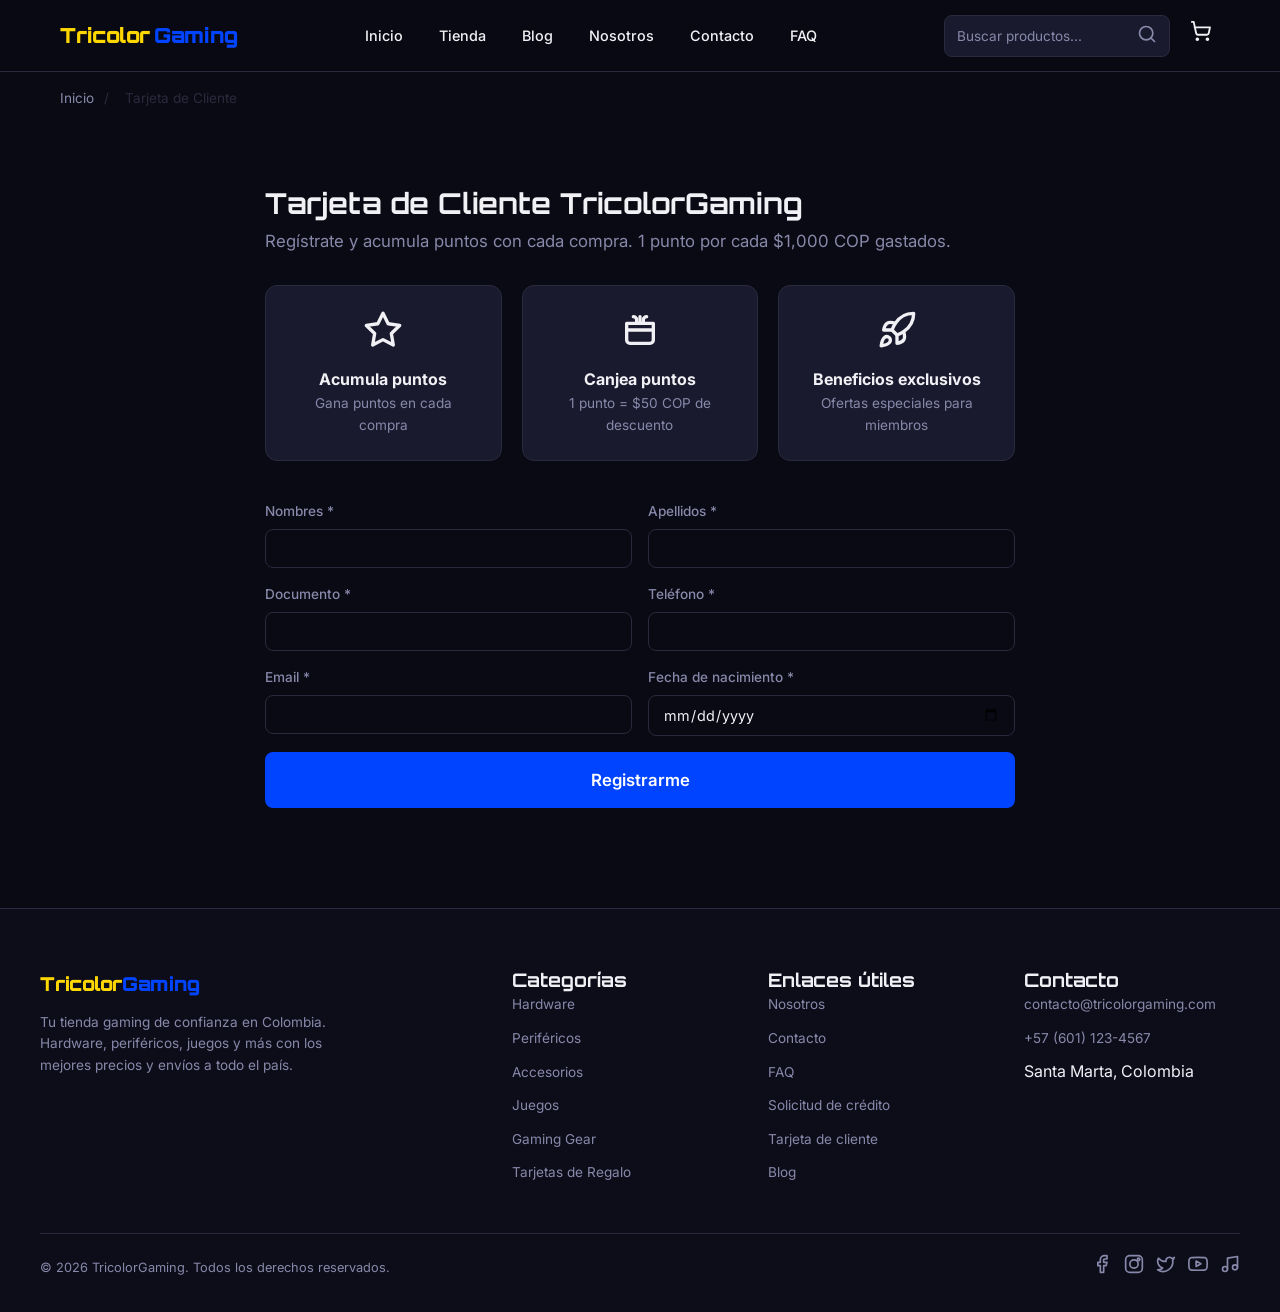
==== tarjeta-cliente.html @ fcb1b70d "Initial commit" ====
<!DOCTYPE html>
<html lang="es-CO">
<head>
  <meta charset="UTF-8">
  <meta name="viewport" content="width=device-width, initial-scale=1.0">
  <title>Tarjeta de Cliente — TricolorGaming</title>
  <link rel="stylesheet" href="css/style.css">
  <link rel="icon" href="data:image/svg+xml,%3Csvg xmlns='http://www.w3.org/2000/svg' viewBox='0 0 32 32'%3E%3Crect width='32' height='32' rx='6' fill='%230A0A14'/%3E%3Cpath d='M10 14h4m4 0h4M15 11v6M11 11v6' stroke='%23FFD700' stroke-width='2' stroke-linecap='round' stroke-linejoin='round' fill='none'/%3E%3Crect x='4' y='10' width='24' height='12' rx='5' stroke='%23FFD700' stroke-width='2' fill='none'/%3E%3C/svg%3E">
</head>
<body>
  <div id="header"></div>
  <main id="main-content"></main>
  <div id="footer"></div>
  <script src="js/icons.js"></script>
  <script src="js/data.js"></script>
  <script src="js/cart.js"></script>
  <script src="js/checkout.js"></script>
  <script src="js/client-card.js"></script>
  <script src="js/ui.js"></script>
  <script src="js/components.js"></script>
  <script>
    includeHeader()
    includeFooter()

    const main = document.getElementById('main-content')
    const tarjeta = getTarjetaCliente()

    if (tarjeta) {
      main.innerHTML = `
        <div class="breadcrumbs"><a href="index.html">Inicio</a> <span>/</span> <span>Tarjeta de Cliente</span></div>
        <section class="section">
          <div class="container form-container">
            <div class="tarjeta-cliente-card">
              <div class="tarjeta-header">
                <h1>Tarjeta de Cliente</h1>
              </div>
              <div class="tarjeta-body">
                <div class="tarjeta-datos">
                  <p><strong>Nombre:</strong> ${tarjeta.nombres} ${tarjeta.apellidos}</p>
                  <p><strong>Documento:</strong> ${tarjeta.documento}</p>
                  <p><strong>Email:</strong> ${tarjeta.email}</p>
                  <p><strong>Teléfono:</strong> ${tarjeta.telefono}</p>
                  <p><strong>Registrado desde:</strong> ${formatearFecha(tarjeta.fechaRegistro)}</p>
                </div>
                <div class="tarjeta-puntos">
                  <div class="puntos-circle">
                    <span class="puntos-numero">${tarjeta.puntos}</span>
                    <span class="puntos-label">Puntos</span>
                  </div>
                  <div class="puntos-info">
                    <p><strong>Valor de tus puntos:</strong> ${formatoPrecio(tarjeta.puntos * 50)}</p>
                    <p><strong>Puntos canjeados:</strong> ${tarjeta.puntosGastados}</p>
                  </div>
                </div>
              </div>
              <div class="tarjeta-actions">
                <a href="tienda.html" class="btn btn-primary">Seguir comprando</a>
                <button class="btn btn-outline" onclick="if(confirm('¿Cerrar sesión?')){cerrarSesionTarjeta();location.reload()}">Cerrar sesión</button>
              </div>
              ${tarjeta.transacciones.length > 0 ? `
                <div class="tarjeta-transacciones">
                  <h3>Historial de transacciones</h3>
                  <div class="transacciones-lista">
                    ${tarjeta.transacciones.slice().reverse().map(t => `
                      <div class="transaccion-item">
                        <span class="transaccion-fecha">${formatearFecha(t.fecha)}</span>
                        <span class="transaccion-tipo ${t.tipo}">${t.tipo === 'acumulacion' ? '+ Acumulación' : '- Canje'}</span>
                        <span class="transaccion-puntos">${t.tipo === 'acumulacion' ? '+' : '-'}${t.puntos} pts</span>
                      </div>
                    `).join('')}
                  </div>
                </div>
              ` : ''}
            </div>
          </div>
        </section>
      `
    } else {
      main.innerHTML = `
        <div class="breadcrumbs"><a href="index.html">Inicio</a> <span>/</span> <span>Tarjeta de Cliente</span></div>
        <section class="section">
          <div class="container form-container">
            <h1 class="page-title">Tarjeta de Cliente TricolorGaming</h1>
            <p class="page-desc">Regístrate y acumula puntos con cada compra. 1 punto por cada $1,000 COP gastados.</p>
            <div class="beneficios-tarjeta">
              <div class="beneficio"><span class="beneficio-icon">${ICONS.points}</span><h3>Acumula puntos</h3><p>Gana puntos en cada compra</p></div>
              <div class="beneficio"><span class="beneficio-icon">${ICONS.redeem}</span><h3>Canjea puntos</h3><p>1 punto = $50 COP de descuento</p></div>
              <div class="beneficio"><span class="beneficio-icon">${ICONS.exclusive}</span><h3>Beneficios exclusivos</h3><p>Ofertas especiales para miembros</p></div>
            </div>
            <form id="tarjeta-form" class="tarjeta-form">
              <div class="form-row">
                <div class="form-group">
                  <label for="t-nombres">Nombres *</label>
                  <input type="text" id="t-nombres" required>
                </div>
                <div class="form-group">
                  <label for="t-apellidos">Apellidos *</label>
                  <input type="text" id="t-apellidos" required>
                </div>
              </div>
              <div class="form-row">
                <div class="form-group">
                  <label for="t-documento">Documento *</label>
                  <input type="text" id="t-documento" required>
                </div>
                <div class="form-group">
                  <label for="t-telefono">Teléfono *</label>
                  <input type="tel" id="t-telefono" required>
                </div>
              </div>
              <div class="form-row">
                <div class="form-group">
                  <label for="t-email">Email *</label>
                  <input type="email" id="t-email" required>
                </div>
                <div class="form-group">
                  <label for="t-fecha-nac">Fecha de nacimiento *</label>
                  <input type="date" id="t-fecha-nac" required>
                </div>
              </div>
              <button type="button" class="btn btn-primary btn-block btn-lg" onclick="registrar()">Registrarme</button>
            </form>
            <div id="tarjeta-resultado"></div>
          </div>
        </section>
      `
    }

    function registrar() {
      const nombres = document.getElementById('t-nombres').value.trim()
      const apellidos = document.getElementById('t-apellidos').value.trim()
      const documento = document.getElementById('t-documento').value.trim()
      const telefono = document.getElementById('t-telefono').value.trim()
      const email = document.getElementById('t-email').value.trim()
      const fechaNacimiento = document.getElementById('t-fecha-nac').value

      if (!nombres || !apellidos || !documento || !telefono || !email || !fechaNacimiento) {
        alert('Completa todos los campos obligatorios.')
        return
      }

      const t = registrarTarjeta({ nombres, apellidos, documento, email, telefono, fechaNacimiento })

      document.getElementById('tarjeta-resultado').innerHTML = `
        <div class="credit-aprobado">
          <span class="aprobado-icon">${ICONS.check}</span>
          <h2>¡Registro exitoso!</h2>
          <p>Bienvenido, ${t.nombres}.</p>
          <div class="aprobado-detalles">
            <p><strong>Puntos de bienvenida:</strong> ${t.puntos} pts</p>
            <p><strong>Valor inicial:</strong> ${formatoPrecio(t.puntos * 50)}</p>
          </div>
          <button class="btn btn-primary" onclick="location.reload()">Ver mi tarjeta</button>
        </div>
      `
      document.getElementById('tarjeta-form').reset()
    }
  </script>
</body>
</html>
---- css/style.css ----
@import url('https://fonts.googleapis.com/css2?family=Orbitron:wght@400;700;900&family=Inter:wght@300;400;500;600;700&display=swap');

:root {
  --fondo: #0A0A14;
  --fondo-alt: #0D0D1A;
  --superficie: #1A1A2E;
  --superficie-hover: #22223A;
  --dorado: #FFD700;
  --azul: #0044FF;
  --azul-hover: #0033CC;
  --rojo: #E63946;
  --rojo-hover: #C5303C;
  --verde: #00C853;
  --texto: #F0F0F5;
  --texto-secundario: #8888AA;
  --borde: #2A2A3E;
  --borde-hover: #3A3A52;
  --radius: 12px;
  --radius-sm: 8px;
  --transition: 0.2s ease;
  --max-width: 1200px;
  --header-height: 72px;
}

*, *::before, *::after {
  box-sizing: border-box;
  margin: 0;
  padding: 0;
}

html {
  scroll-behavior: smooth;
}

body {
  font-family: 'Inter', sans-serif;
  background: var(--fondo);
  color: var(--texto);
  line-height: 1.6;
  min-height: 100vh;
}

a {
  color: var(--azul);
  text-decoration: none;
  transition: color var(--transition);
}

a:hover {
  color: var(--dorado);
}

img {
  max-width: 100%;
  height: auto;
  display: block;
}

h1, h2, h3, h4, h5, h6 {
  font-family: 'Orbitron', sans-serif;
  line-height: 1.2;
}
header {
  position: fixed;
  top: 0;
  left: 0;
  right: 0;
  height: var(--header-height);
  background: rgba(10, 10, 20, 0.95);
  backdrop-filter: blur(10px);
  border-bottom: 1px solid var(--borde);
  z-index: 1000;
}

.header-inner {
  max-width: var(--max-width);
  margin: 0 auto;
  padding: 0 20px;
  height: 100%;
  display: flex;
  align-items: center;
  justify-content: space-between;
  gap: 20px;
}

.logo {
  font-family: 'Orbitron', sans-serif;
  font-size: 1.3rem;
  font-weight: 900;
  white-space: nowrap;
  display: flex;
  align-items: center;
  gap: 4px;
}

.logo-dorado { color: var(--dorado); }
.logo-azul { color: var(--azul); }

header nav {
  display: flex;
  align-items: center;
  gap: 8px;
}

.nav-link {
  color: var(--texto);
  padding: 8px 14px;
  border-radius: var(--radius-sm);
  font-size: 0.9rem;
  font-weight: 500;
  transition: background var(--transition), color var(--transition);
}

.nav-link:hover, .nav-link.active {
  background: var(--superficie);
  color: var(--dorado);
}

.header-actions {
  display: flex;
  align-items: center;
  gap: 12px;
}

#search-form {
  display: flex;
  align-items: center;
  background: var(--superficie);
  border: 1px solid var(--borde);
  border-radius: var(--radius-sm);
  overflow: hidden;
  transition: border-color var(--transition);
}

#search-form:focus-within {
  border-color: var(--azul);
}

#search-input {
  background: none;
  border: none;
  padding: 8px 12px;
  color: var(--texto);
  font-family: 'Inter', sans-serif;
  font-size: 0.85rem;
  width: 180px;
  outline: none;
}

#search-input::placeholder {
  color: var(--texto-secundario);
}

.search-btn {
  background: none;
  border: none;
  padding: 8px 12px;
  cursor: pointer;
  color: var(--texto-secundario);
  font-size: 1rem;
  transition: color var(--transition);
}

.search-btn:hover {
  color: var(--dorado);
}

.cart-icon {
  position: relative;
  font-size: 1.2rem;
  padding: 8px;
  color: var(--texto);
}

.cart-icon:hover {
  color: var(--dorado);
}

#cart-count {
  position: absolute;
  top: 0;
  right: 0;
  background: var(--rojo);
  color: white;
  font-size: 0.7rem;
  font-weight: 700;
  width: 18px;
  height: 18px;
  border-radius: 50%;
  display: flex;
  align-items: center;
  justify-content: center;
  font-family: 'Inter', sans-serif;
  display: none;
}

.menu-toggle {
  display: none;
  background: none;
  border: none;
  color: var(--texto);
  font-size: 1.5rem;
  cursor: pointer;
  padding: 4px;
}
#mobile-menu {
  display: none;
  position: fixed;
  top: var(--header-height);
  left: 0;
  right: 0;
  background: var(--superficie);
  border-bottom: 1px solid var(--borde);
  padding: 20px;
  z-index: 999;
  transform: translateY(-10px);
  opacity: 0;
  transition: transform 0.3s ease, opacity 0.3s ease;
}

#mobile-menu.open {
  display: block;
  transform: translateY(0);
  opacity: 1;
}

#mobile-menu .nav-link {
  display: block;
  padding: 12px 16px;
  border-radius: var(--radius-sm);
  font-size: 1rem;
}

#mobile-menu .nav-link:hover {
  background: var(--fondo);
}
main {
  margin-top: var(--header-height);
  min-height: calc(100vh - var(--header-height) - 300px);
}
.section {
  padding: 60px 20px;
}

.section-dark {
  background: var(--fondo-alt);
}

.container {
  max-width: var(--max-width);
  margin: 0 auto;
}

.section-title {
  font-size: 1.5rem;
  text-align: center;
  margin-bottom: 40px;
  color: var(--texto);
}

.section-title::after {
  content: '';
  display: block;
  width: 60px;
  height: 3px;
  background: linear-gradient(90deg, var(--dorado), var(--azul), var(--rojo));
  margin: 12px auto 0;
  border-radius: 2px;
}

.section-actions {
  text-align: center;
  margin-top: 40px;
}

.page-title {
  font-size: 1.8rem;
  margin-bottom: 8px;
}

.page-desc {
  color: var(--texto-secundario);
  margin-bottom: 30px;
  font-size: 1.05rem;
}
.hero {
  padding: 100px 20px 80px;
  text-align: center;
  position: relative;
  overflow: hidden;
  background:
    radial-gradient(ellipse at 20% 50%, rgba(0, 68, 255, 0.15), transparent 60%),
    radial-gradient(ellipse at 80% 50%, rgba(230, 57, 70, 0.15), transparent 60%),
    radial-gradient(ellipse at 50% 20%, rgba(255, 215, 0, 0.08), transparent 50%),
    var(--fondo);
}

.hero-content {
  max-width: 700px;
  margin: 0 auto;
}

.hero-content h1 {
  font-size: 2.8rem;
  margin-bottom: 16px;
  letter-spacing: 2px;
}

.hero-content p {
  font-size: 1.2rem;
  color: var(--texto-secundario);
  margin-bottom: 32px;
}

.text-dorado { color: var(--dorado); }
.text-azul { color: var(--azul); }
.text-rojo { color: var(--rojo); }

.hero-actions {
  display: flex;
  gap: 16px;
  justify-content: center;
  flex-wrap: wrap;
}
.btn {
  display: inline-flex;
  align-items: center;
  justify-content: center;
  gap: 8px;
  padding: 12px 28px;
  border-radius: var(--radius-sm);
  font-family: 'Inter', sans-serif;
  font-size: 0.95rem;
  font-weight: 600;
  cursor: pointer;
  border: 2px solid transparent;
  transition: all var(--transition);
  text-decoration: none;
  line-height: 1.2;
}

.btn-primary {
  background: var(--azul);
  color: white;
  border-color: var(--azul);
}

.btn-primary:hover {
  background: var(--azul-hover);
  border-color: var(--azul-hover);
  color: white;
  transform: translateY(-1px);
  box-shadow: 0 4px 15px rgba(0, 68, 255, 0.3);
}

.btn-outline {
  background: transparent;
  color: var(--texto);
  border-color: var(--borde);
}

.btn-outline:hover {
  border-color: var(--dorado);
  color: var(--dorado);
  background: rgba(255, 215, 0, 0.05);
}

.btn-link {
  background: none;
  border: none;
  color: var(--texto-secundario);
  font-weight: 400;
  text-decoration: underline;
  text-underline-offset: 3px;
}

.btn-link:hover {
  color: var(--rojo);
}

.btn-disabled {
  background: var(--borde);
  color: var(--texto-secundario);
  border-color: var(--borde);
  cursor: not-allowed;
}

.btn-block {
  width: 100%;
}

.btn-lg {
  padding: 16px 32px;
  font-size: 1.05rem;
}
.productos-grid {
  display: grid;
  grid-template-columns: repeat(auto-fill, minmax(240px, 1fr));
  gap: 24px;
}

.product-card {
  background: var(--superficie);
  border: 1px solid var(--borde);
  border-radius: var(--radius);
  overflow: hidden;
  cursor: pointer;
  transition: all var(--transition);
}

.product-card:hover {
  border-color: var(--borde-hover);
  transform: translateY(-4px);
  box-shadow: 0 8px 30px rgba(0, 0, 0, 0.3);
}

.product-card-img {
  position: relative;
  aspect-ratio: 1;
  background: var(--fondo-alt);
  overflow: hidden;
}

.product-card-img img {
  width: 100%;
  height: 100%;
  object-fit: cover;
  transition: transform 0.3s ease;
}

.product-card:hover .product-card-img img {
  transform: scale(1.05);
}

.product-card-badges {
  position: absolute;
  top: 8px;
  left: 8px;
  display: flex;
  gap: 4px;
}

.badge-digital, .badge-variable {
  padding: 3px 8px;
  border-radius: 4px;
  font-size: 0.7rem;
  font-weight: 700;
  text-transform: uppercase;
  letter-spacing: 0.5px;
}

.badge-digital {
  background: var(--azul);
  color: white;
}

.badge-variable {
  background: var(--dorado);
  color: #000;
}

.badge-destacado {
  position: absolute;
  top: 8px;
  right: 8px;
  background: var(--rojo);
  color: white;
  padding: 4px 10px;
  border-radius: 4px;
  font-size: 0.7rem;
  font-weight: 700;
  text-transform: uppercase;
}

.product-card-body {
  padding: 16px;
}

.product-card-brand {
  font-size: 0.75rem;
  color: var(--texto-secundario);
  text-transform: uppercase;
  letter-spacing: 1px;
  font-weight: 600;
}

.product-card-title {
  font-size: 0.95rem;
  margin: 6px 0;
  font-family: 'Inter', sans-serif;
  font-weight: 600;
  display: -webkit-box;
  -webkit-line-clamp: 2;
  -webkit-box-orient: vertical;
  overflow: hidden;
}

.product-card-price {
  font-family: 'Orbitron', sans-serif;
  font-size: 1.1rem;
  color: var(--dorado);
  font-weight: 700;
  margin: 8px 0;
}

.product-card-footer {
  display: flex;
  justify-content: space-between;
  align-items: center;
}

.product-card-stock {
  font-size: 0.8rem;
  font-weight: 500;
}

.product-card-stock.in-stock {
  color: var(--verde);
}

.product-card-stock.out-of-stock {
  color: var(--rojo);
}

.product-card-stock.low-stock {
  color: var(--dorado);
}
.categorias-grid {
  display: grid;
  grid-template-columns: repeat(auto-fill, minmax(180px, 1fr));
  gap: 20px;
}

.categoria-card {
  background: var(--superficie);
  border: 1px solid var(--borde);
  border-radius: var(--radius);
  padding: 28px 20px;
  text-align: center;
  transition: all var(--transition);
  text-decoration: none;
  color: var(--texto);
}

.categoria-card:hover {
  border-color: var(--cat-color, var(--azul));
  transform: translateY(-3px);
  box-shadow: 0 4px 20px rgba(0, 0, 0, 0.3);
  color: var(--texto);
}

.categoria-icon {
  display: block;
  margin-bottom: 12px;
}
.categoria-icon svg {
  width: 40px;
  height: 40px;
}

.categoria-card h3 {
  font-size: 1rem;
  font-family: 'Inter', sans-serif;
  font-weight: 600;
  margin-bottom: 4px;
}

.categoria-card p {
  font-size: 0.8rem;
  color: var(--texto-secundario);
}
.marcas-grid {
  display: grid;
  grid-template-columns: repeat(auto-fill, minmax(150px, 1fr));
  gap: 16px;
}

.marca-card {
  background: var(--superficie);
  border: 1px solid var(--borde);
  border-radius: var(--radius);
  padding: 24px;
  text-align: center;
  transition: all var(--transition);
  display: flex;
  align-items: center;
  justify-content: center;
}

.marca-card:hover {
  border-color: var(--dorado);
  background: var(--superficie-hover);
}

.marca-nombre {
  font-family: 'Orbitron', sans-serif;
  font-size: 0.9rem;
  font-weight: 700;
  color: var(--texto);
  letter-spacing: 1px;
}
.blog-grid, .blog-grid-home {
  display: grid;
  grid-template-columns: repeat(auto-fill, minmax(340px, 1fr));
  gap: 28px;
}

.blog-card, .blog-card-home {
  background: var(--superficie);
  border: 1px solid var(--borde);
  border-radius: var(--radius);
  overflow: hidden;
  transition: all var(--transition);
  text-decoration: none;
  color: var(--texto);
}

.blog-card:hover, .blog-card-home:hover {
  border-color: var(--borde-hover);
  transform: translateY(-3px);
  box-shadow: 0 8px 30px rgba(0, 0, 0, 0.3);
  color: var(--texto);
}

.blog-card-img {
  height: 200px;
  overflow: hidden;
}

.blog-card-img img {
  width: 100%;
  height: 100%;
  object-fit: cover;
  transition: transform 0.3s ease;
}

.blog-card:hover .blog-card-img img {
  transform: scale(1.05);
}

.blog-card-body, .blog-card-home .blog-card-body {
  padding: 20px;
}

.blog-meta {
  display: flex;
  gap: 12px;
  align-items: center;
  margin-bottom: 10px;
  font-size: 0.8rem;
  color: var(--texto-secundario);
}

.blog-card-body h2, .blog-card-home .blog-card-body h3 {
  font-family: 'Inter', sans-serif;
  font-size: 1.15rem;
  font-weight: 700;
  margin-bottom: 8px;
}

.blog-card-body p, .blog-card-home .blog-card-body p {
  font-size: 0.9rem;
  color: var(--texto-secundario);
  margin-bottom: 12px;
  display: -webkit-box;
  -webkit-line-clamp: 3;
  -webkit-box-orient: vertical;
  overflow: hidden;
}

.blog-read-more {
  color: var(--azul);
  font-weight: 600;
  font-size: 0.9rem;
}
.tag {
  display: inline-block;
  padding: 3px 10px;
  background: var(--superficie-hover);
  border: 1px solid var(--borde);
  border-radius: 20px;
  font-size: 0.75rem;
  color: var(--texto-secundario);
  cursor: pointer;
  transition: all var(--transition);
}

.tag:hover {
  border-color: var(--azul);
  color: var(--azul);
  background: rgba(0, 68, 255, 0.08);
}

.tag-filter {
  display: flex;
  gap: 8px;
  flex-wrap: wrap;
  margin-bottom: 30px;
}
.breadcrumbs {
  padding: 16px 20px;
  max-width: var(--max-width);
  margin: 0 auto;
  font-size: 0.85rem;
  color: var(--texto-secundario);
}

.breadcrumbs a {
  color: var(--texto-secundario);
}

.breadcrumbs a:hover {
  color: var(--dorado);
}

.breadcrumbs span {
  color: var(--borde);
  margin: 0 6px;
}
.categoria-nav {
  display: flex;
  gap: 8px;
  flex-wrap: wrap;
  margin-bottom: 30px;
}

.cat-nav-item {
  display: flex;
  align-items: center;
  gap: 6px;
  padding: 10px 16px;
  background: var(--superficie);
  border: 1px solid var(--borde);
  border-radius: var(--radius-sm);
  font-size: 0.85rem;
  color: var(--texto);
  transition: all var(--transition);
}

.cat-nav-item:hover {
  border-color: var(--azul);
  color: var(--azul);
  background: rgba(0, 68, 255, 0.05);
}

.subcategoria-nav {
  display: flex;
  gap: 8px;
  flex-wrap: wrap;
  margin-bottom: 30px;
}

.subcat-nav-item {
  padding: 8px 16px;
  background: var(--superficie);
  border: 1px solid var(--borde);
  border-radius: var(--radius-sm);
  font-size: 0.85rem;
  color: var(--texto);
  transition: all var(--transition);
}

.subcat-nav-item:hover {
  border-color: var(--dorado);
  color: var(--dorado);
}

.tienda-header {
  display: flex;
  justify-content: space-between;
  align-items: flex-start;
  margin-bottom: 24px;
  gap: 20px;
}

.product-count {
  color: var(--texto-secundario);
  font-size: 0.9rem;
  white-space: nowrap;
  padding-top: 6px;
}
.producto-detalle {
  display: grid;
  grid-template-columns: 1fr 1fr;
  gap: 48px;
  align-items: start;
}

.producto-imagen {
  position: relative;
  background: var(--superficie);
  border-radius: var(--radius);
  overflow: hidden;
  border: 1px solid var(--borde);
}

.producto-imagen img {
  width: 100%;
  aspect-ratio: 1;
  object-fit: cover;
}

.producto-badges {
  position: absolute;
  top: 12px;
  left: 12px;
  display: flex;
  gap: 6px;
}

.producto-marca {
  font-size: 0.8rem;
  color: var(--texto-secundario);
  text-transform: uppercase;
  letter-spacing: 1.5px;
  font-weight: 600;
}

.producto-nombre {
  font-size: 1.6rem;
  margin: 8px 0 12px;
}

.producto-rating {
  display: flex;
  align-items: center;
  gap: 6px;
  margin-bottom: 16px;
}

.star.full { color: var(--dorado); }
.star.empty { color: var(--borde); }

.producto-descripcion {
  color: var(--texto-secundario);
  line-height: 1.7;
  margin-bottom: 20px;
}

.producto-tipo {
  margin-bottom: 20px;
}

.tipo-badge {
  display: inline-block;
  padding: 4px 12px;
  border-radius: 4px;
  font-size: 0.8rem;
  font-weight: 600;
}

.tipo-badge.digital {
  background: rgba(0, 68, 255, 0.15);
  color: var(--azul);
}

.tipo-badge.fisico {
  background: rgba(0, 200, 83, 0.15);
  color: var(--verde);
}

.variantes-selector {
  margin-bottom: 24px;
}

.variantes-selector h3 {
  font-family: 'Inter', sans-serif;
  font-size: 0.9rem;
  margin-bottom: 10px;
  color: var(--texto-secundario);
}

.variantes-opciones {
  display: grid;
  gap: 8px;
}

.variante-opcion {
  display: flex;
  align-items: center;
  gap: 12px;
  padding: 12px 16px;
  background: var(--superficie);
  border: 1px solid var(--borde);
  border-radius: var(--radius-sm);
  cursor: pointer;
  transition: all var(--transition);
}

.variante-opcion:hover {
  border-color: var(--borde-hover);
}

.variante-opcion input[type="radio"]:checked + .variante-label {
  color: var(--dorado);
}

.variante-opcion:has(input:checked) {
  border-color: var(--dorado);
  background: rgba(255, 215, 0, 0.05);
}

.variante-opcion input {
  accent-color: var(--dorado);
}

.variante-label {
  flex: 1;
  font-size: 0.9rem;
}

.variante-precio {
  font-family: 'Orbitron', sans-serif;
  font-size: 0.9rem;
  color: var(--dorado);
  font-weight: 700;
}

.producto-precio {
  font-family: 'Orbitron', sans-serif;
  font-size: 2rem;
  color: var(--dorado);
  font-weight: 700;
  margin-bottom: 12px;
}

.producto-stock {
  font-size: 0.9rem;
  font-weight: 600;
  margin-bottom: 24px;
}

.producto-stock.in-stock { color: var(--verde); }
.producto-stock.out-of-stock { color: var(--rojo); }

.producto-actions {
  display: flex;
  gap: 16px;
  align-items: center;
  flex-wrap: wrap;
  margin-bottom: 30px;
}

.cantidad-selector {
  display: flex;
  align-items: center;
  gap: 0;
  border: 1px solid var(--borde);
  border-radius: var(--radius-sm);
  overflow: hidden;
}

.cantidad-selector button {
  background: var(--superficie);
  border: none;
  color: var(--texto);
  width: 40px;
  height: 44px;
  font-size: 1.2rem;
  cursor: pointer;
  transition: background var(--transition);
  font-family: 'Inter', sans-serif;
}

.cantidad-selector button:hover {
  background: var(--superficie-hover);
}

.cantidad-selector input {
  background: var(--fondo);
  border: none;
  border-left: 1px solid var(--borde);
  border-right: 1px solid var(--borde);
  color: var(--texto);
  width: 50px;
  height: 44px;
  text-align: center;
  font-family: 'Orbitron', sans-serif;
  font-size: 0.95rem;
  outline: none;
}

.producto-metadata {
  display: grid;
  gap: 8px;
  padding-top: 20px;
  border-top: 1px solid var(--borde);
}

.metadata-item {
  font-size: 0.85rem;
  color: var(--texto-secundario);
}

.metadata-item strong {
  color: var(--texto);
}
.carrito-layout {
  display: grid;
  grid-template-columns: 1fr 350px;
  gap: 32px;
  align-items: start;
}

.carrito-items {
  display: grid;
  gap: 16px;
}

.carrito-item {
  display: flex;
  align-items: center;
  gap: 16px;
  background: var(--superficie);
  border: 1px solid var(--borde);
  border-radius: var(--radius);
  padding: 16px;
}

.carrito-item-img {
  width: 80px;
  height: 80px;
  border-radius: var(--radius-sm);
  overflow: hidden;
  flex-shrink: 0;
}

.carrito-item-img img {
  width: 100%;
  height: 100%;
  object-fit: cover;
}

.carrito-item-info {
  flex: 1;
  min-width: 0;
}

.carrito-item-info h3 {
  font-family: 'Inter', sans-serif;
  font-size: 0.95rem;
  margin-bottom: 4px;
}

.carrito-item-info h3 a {
  color: var(--texto);
}

.carrito-item-info h3 a:hover {
  color: var(--dorado);
}

.carrito-item-var {
  font-size: 0.8rem;
  color: var(--texto-secundario);
  display: block;
  margin-bottom: 4px;
}

.carrito-item-precio {
  font-family: 'Orbitron', sans-serif;
  font-size: 0.9rem;
  color: var(--dorado);
}

.carrito-item-cantidad {
  display: flex;
  align-items: center;
  gap: 0;
  border: 1px solid var(--borde);
  border-radius: var(--radius-sm);
  overflow: hidden;
}

.carrito-item-cantidad button {
  background: var(--fondo);
  border: none;
  color: var(--texto);
  width: 32px;
  height: 36px;
  cursor: pointer;
  font-size: 1rem;
  font-family: 'Inter', sans-serif;
  transition: background var(--transition);
}

.carrito-item-cantidad button:hover {
  background: var(--superficie-hover);
}

.carrito-item-cantidad span {
  background: var(--fondo);
  border-left: 1px solid var(--borde);
  border-right: 1px solid var(--borde);
  width: 36px;
  text-align: center;
  font-size: 0.9rem;
  height: 36px;
  display: flex;
  align-items: center;
  justify-content: center;
}

.carrito-item-subtotal {
  font-family: 'Orbitron', sans-serif;
  font-size: 0.95rem;
  color: var(--dorado);
  font-weight: 600;
  min-width: 120px;
  text-align: right;
}

.carrito-item-remove {
  background: none;
  border: none;
  color: var(--texto-secundario);
  font-size: 1.1rem;
  cursor: pointer;
  padding: 8px;
  transition: color var(--transition);
}

.carrito-item-remove:hover {
  color: var(--rojo);
}

.carrito-resumen, .checkout-resumen {
  background: var(--superficie);
  border: 1px solid var(--borde);
  border-radius: var(--radius);
  padding: 24px;
  position: sticky;
  top: calc(var(--header-height) + 20px);
}

.carrito-resumen h3, .checkout-resumen h2 {
  font-family: 'Inter', sans-serif;
  font-size: 1.1rem;
  margin-bottom: 20px;
}

.resumen-line {
  display: flex;
  justify-content: space-between;
  padding: 8px 0;
  font-size: 0.9rem;
}

.resumen-total {
  border-top: 1px solid var(--borde);
  margin-top: 8px;
  padding-top: 16px;
  font-weight: 700;
  font-size: 1.05rem;
}

.resumen-item {
  display: flex;
  justify-content: space-between;
  padding: 6px 0;
  font-size: 0.85rem;
  gap: 12px;
}

.resumen-item-nombre {
  flex: 1;
  color: var(--texto-secundario);
}

.resumen-item-precio {
  font-family: 'Orbitron', sans-serif;
  color: var(--dorado);
  white-space: nowrap;
}

.resumen-divider {
  height: 1px;
  background: var(--borde);
  margin: 8px 0;
}
.checkout-layout {
  display: grid;
  grid-template-columns: 1fr 350px;
  gap: 32px;
  align-items: start;
}

.checkout-form h2 {
  font-family: 'Inter', sans-serif;
  font-size: 1.1rem;
  margin: 24px 0 16px;
  padding-bottom: 8px;
  border-bottom: 1px solid var(--borde);
}

.checkout-form h2:first-child {
  margin-top: 0;
}

.form-row {
  display: grid;
  grid-template-columns: 1fr 1fr;
  gap: 16px;
}

.form-group {
  margin-bottom: 16px;
}

.form-group label {
  display: block;
  margin-bottom: 6px;
  font-size: 0.85rem;
  font-weight: 500;
  color: var(--texto-secundario);
}

.form-group input,
.form-group select,
.form-group textarea {
  width: 100%;
  padding: 10px 14px;
  background: var(--fondo);
  border: 1px solid var(--borde);
  border-radius: var(--radius-sm);
  color: var(--texto);
  font-family: 'Inter', sans-serif;
  font-size: 0.9rem;
  transition: border-color var(--transition);
  outline: none;
}

.form-group input:focus,
.form-group select:focus,
.form-group textarea:focus {
  border-color: var(--azul);
}

.form-group input::placeholder,
.form-group textarea::placeholder {
  color: var(--texto-secundario);
}

.form-group textarea {
  resize: vertical;
  min-height: 80px;
}

.form-group small {
  display: block;
  margin-top: 4px;
  font-size: 0.8rem;
  color: var(--texto-secundario);
}

.form-group select {
  cursor: pointer;
  appearance: none;
  background-image: url("data:image/svg+xml,%3Csvg xmlns='http://www.w3.org/2000/svg' viewBox='0 0 24 24' fill='%238888AA'%3E%3Cpath d='M7 10l5 5 5-5z'/%3E%3C/svg%3E");
  background-repeat: no-repeat;
  background-position: right 10px center;
  background-size: 20px;
  padding-right: 36px;
}

.form-options {
  display: grid;
  gap: 8px;
  margin-bottom: 16px;
}

.form-option {
  display: flex;
  align-items: flex-start;
  gap: 12px;
  padding: 14px;
  background: var(--superficie);
  border: 1px solid var(--borde);
  border-radius: var(--radius-sm);
  cursor: pointer;
  transition: all var(--transition);
}

.form-option:hover {
  border-color: var(--borde-hover);
}

.form-option:has(input:checked) {
  border-color: var(--azul);
  background: rgba(0, 68, 255, 0.05);
}

.form-option input {
  accent-color: var(--azul);
  margin-top: 3px;
}

.option-content {
  display: grid;
  gap: 2px;
}

.option-content small {
  color: var(--texto-secundario);
  font-size: 0.8rem;
}

.form-checkbox {
  display: flex;
  align-items: center;
  gap: 10px;
  cursor: pointer;
  font-size: 0.9rem;
}

.form-checkbox input {
  accent-color: var(--azul);
  width: auto;
}
.confirmacion-container {
  max-width: 680px;
  margin: 0 auto;
}

.confirmacion-header {
  text-align: center;
  margin-bottom: 40px;
}

.confirmacion-icon {
  display: inline-flex;
  align-items: center;
  justify-content: center;
  width: 64px;
  height: 64px;
  background: var(--verde);
  color: white;
  border-radius: 50%;
  margin-bottom: 16px;
}
.confirmacion-icon svg {
  width: 32px;
  height: 32px;
}

.confirmacion-header h1 {
  margin-bottom: 8px;
}

.confirmacion-header p {
  color: var(--texto-secundario);
}

.confirmacion-card {
  background: var(--superficie);
  border: 1px solid var(--borde);
  border-radius: var(--radius);
  padding: 20px;
  margin-bottom: 24px;
}

.confirmacion-card-header {
  display: flex;
  justify-content: space-between;
  align-items: center;
  padding-bottom: 12px;
  border-bottom: 1px solid var(--borde);
  margin-bottom: 12px;
}

.badge-confirmado {
  background: var(--verde);
  color: white;
  padding: 4px 12px;
  border-radius: 20px;
  font-size: 0.8rem;
  font-weight: 600;
}

.confirmacion-card-body p {
  margin-bottom: 4px;
  font-size: 0.9rem;
}

.confirmacion-items {
  margin-bottom: 24px;
}

.confirmacion-items h3 {
  font-family: 'Inter', sans-serif;
  margin-bottom: 12px;
}

.confirmacion-item {
  display: flex;
  align-items: center;
  gap: 12px;
  padding: 10px 0;
  border-bottom: 1px solid var(--borde);
  font-size: 0.9rem;
}

.confirmacion-item img {
  width: 48px;
  height: 48px;
  border-radius: 6px;
  object-fit: cover;
}

.confirmacion-item-info {
  flex: 1;
}

.confirmacion-item-info span {
  display: block;
}

.confirmacion-totales {
  background: var(--superficie);
  border: 1px solid var(--borde);
  border-radius: var(--radius);
  padding: 20px;
  margin-bottom: 24px;
}

.confirmacion-line {
  display: flex;
  justify-content: space-between;
  padding: 6px 0;
  font-size: 0.9rem;
}

.confirmacion-total {
  border-top: 1px solid var(--borde);
  padding-top: 12px;
  margin-top: 6px;
  font-weight: 700;
  font-size: 1.1rem;
}

.confirmacion-actions {
  display: flex;
  gap: 12px;
  justify-content: center;
}
.credit-calculator {
  display: grid;
  grid-template-columns: 1fr 2fr;
  gap: 32px;
  align-items: start;
}

.credit-info {
  background: var(--superficie);
  border: 1px solid var(--borde);
  border-radius: var(--radius);
  padding: 24px;
}

.credit-info h3 {
  font-family: 'Inter', sans-serif;
  margin-bottom: 16px;
}

.credit-info ul {
  list-style: none;
}

.credit-info li {
  padding: 6px 0;
  font-size: 0.9rem;
  color: var(--texto-secundario);
}

.credit-info li::before {
  content: '•';
  color: var(--dorado);
  margin-right: 8px;
}

.credit-simulacion {
  margin-top: 16px;
}

.simulacion-resultados {
  background: var(--superficie);
  border: 1px solid var(--dorado);
  border-radius: var(--radius);
  padding: 20px;
}

.simulacion-resultados h3 {
  font-family: 'Inter', sans-serif;
  margin-bottom: 16px;
  color: var(--dorado);
}

.simulacion-grid {
  display: grid;
  grid-template-columns: 1fr 1fr;
  gap: 12px;
}

.simulacion-item {
  display: grid;
  gap: 2px;
}

.sim-label {
  font-size: 0.8rem;
  color: var(--texto-secundario);
}

.sim-value {
  font-family: 'Orbitron', sans-serif;
  font-size: 0.95rem;
  font-weight: 600;
  color: var(--dorado);
}

.credit-aprobado {
  text-align: center;
  background: var(--superficie);
  border: 1px solid var(--verde);
  border-radius: var(--radius);
  padding: 40px;
  margin-top: 30px;
}

.aprobado-icon {
  display: inline-flex;
  align-items: center;
  justify-content: center;
  width: 56px;
  height: 56px;
  background: var(--verde);
  color: white;
  border-radius: 50%;
  margin-bottom: 16px;
}
.aprobado-icon svg {
  width: 28px;
  height: 28px;
}

.credit-aprobado h2 {
  margin-bottom: 8px;
}

.credit-aprobado p {
  color: var(--texto-secundario);
  margin-bottom: 16px;
}

.aprobado-detalles {
  text-align: left;
  max-width: 350px;
  margin: 0 auto 20px;
}

.aprobado-detalles p {
  padding: 4px 0;
  font-size: 0.9rem;
}
.tarjeta-cliente-card {
  background: var(--superficie);
  border: 1px solid var(--borde);
  border-radius: var(--radius);
  overflow: hidden;
}

.tarjeta-header {
  background: linear-gradient(135deg, var(--azul), #0022AA);
  padding: 30px;
  text-align: center;
}

.tarjeta-header h1 {
  font-size: 1.3rem;
  letter-spacing: 2px;
}

.tarjeta-body {
  padding: 24px;
  display: grid;
  grid-template-columns: 1fr 1fr;
  gap: 24px;
}

.tarjeta-datos p {
  margin-bottom: 6px;
  font-size: 0.9rem;
}

.tarjeta-puntos {
  display: flex;
  gap: 20px;
  align-items: center;
}

.puntos-circle {
  display: flex;
  flex-direction: column;
  align-items: center;
  justify-content: center;
  width: 100px;
  height: 100px;
  border: 3px solid var(--dorado);
  border-radius: 50%;
  flex-shrink: 0;
}

.puntos-numero {
  font-family: 'Orbitron', sans-serif;
  font-size: 1.8rem;
  font-weight: 700;
  color: var(--dorado);
}

.puntos-label {
  font-size: 0.7rem;
  color: var(--texto-secundario);
  text-transform: uppercase;
  letter-spacing: 1px;
}

.puntos-info p {
  margin-bottom: 4px;
  font-size: 0.9rem;
}

.tarjeta-actions {
  padding: 0 24px 24px;
  display: flex;
  gap: 12px;
}

.tarjeta-transacciones {
  border-top: 1px solid var(--borde);
  padding: 24px;
}

.tarjeta-transacciones h3 {
  font-family: 'Inter', sans-serif;
  margin-bottom: 12px;
  font-size: 1rem;
}

.transaccion-item {
  display: flex;
  justify-content: space-between;
  padding: 8px 0;
  border-bottom: 1px solid var(--borde);
  font-size: 0.85rem;
}

.transaccion-tipo.acumulacion { color: var(--verde); }
.transaccion-tipo.canje { color: var(--rojo); }

.beneficios-tarjeta {
  display: grid;
  grid-template-columns: repeat(3, 1fr);
  gap: 20px;
  margin-bottom: 40px;
}

.beneficio {
  text-align: center;
  padding: 24px;
  background: var(--superficie);
  border: 1px solid var(--borde);
  border-radius: var(--radius);
}

.beneficio-icon {
  display: block;
  margin-bottom: 12px;
}
.beneficio-icon svg {
  width: 40px;
  height: 40px;
}

.beneficio h3 {
  font-family: 'Inter', sans-serif;
  font-size: 1rem;
  margin-bottom: 4px;
}

.beneficio p {
  font-size: 0.85rem;
  color: var(--texto-secundario);
}
.about-grid {
  display: grid;
  grid-template-columns: 1.5fr 1fr;
  gap: 40px;
  align-items: start;
}

.about-content p {
  margin-bottom: 16px;
  color: var(--texto-secundario);
  line-height: 1.7;
}

.about-content h3 {
  font-family: 'Inter', sans-serif;
  font-size: 1.1rem;
  margin: 20px 0 8px;
  color: var(--dorado);
}

.value-card {
  background: var(--superficie);
  border: 1px solid var(--borde);
  border-radius: var(--radius);
  padding: 20px;
  margin-bottom: 12px;
}

.value-card h4 {
  font-family: 'Inter', sans-serif;
  font-size: 0.95rem;
  margin-bottom: 4px;
}

.value-card p {
  font-size: 0.85rem;
  color: var(--texto-secundario);
}
.contact-grid {
  display: grid;
  grid-template-columns: 1fr 1.5fr;
  gap: 40px;
  align-items: start;
}

.contact-item {
  display: flex;
  gap: 12px;
  margin-bottom: 20px;
}

.contact-icon {
  margin-top: 2px;
}
.contact-icon svg {
  width: 24px;
  height: 24px;
}

.contact-item h3 {
  font-family: 'Inter', sans-serif;
  font-size: 0.95rem;
  margin-bottom: 2px;
}

.contact-item p {
  font-size: 0.85rem;
  color: var(--texto-secundario);
}
.faq-list {
  display: grid;
  gap: 8px;
}

.faq-item {
  background: var(--superficie);
  border: 1px solid var(--borde);
  border-radius: var(--radius-sm);
  overflow: hidden;
}

.faq-question {
  width: 100%;
  display: flex;
  justify-content: space-between;
  align-items: center;
  padding: 16px 20px;
  background: none;
  border: none;
  color: var(--texto);
  font-family: 'Inter', sans-serif;
  font-size: 0.95rem;
  font-weight: 500;
  cursor: pointer;
  text-align: left;
  transition: background var(--transition);
}

.faq-question:hover {
  background: var(--superficie-hover);
}

.faq-arrow {
  transition: transform 0.2s ease;
  color: var(--texto-secundario);
  font-size: 0.8rem;
}

.faq-question.open .faq-arrow {
  transform: rotate(180deg);
}

.faq-answer {
  padding: 0 20px 16px;
  font-size: 0.9rem;
  color: var(--texto-secundario);
  line-height: 1.6;
}
.empty-state {
  text-align: center;
  padding: 80px 20px;
}

.empty-icon {
  display: block;
  margin-bottom: 16px;
}
.empty-icon svg {
  width: 64px;
  height: 64px;
}

.empty-state h2, .empty-state h3 {
  margin-bottom: 8px;
}

.empty-state p {
  color: var(--texto-secundario);
  margin-bottom: 24px;
}
footer {
  background: var(--fondo-alt);
  border-top: 1px solid var(--borde);
  padding: 60px 20px 30px;
  margin-top: 40px;
}

.footer-grid {
  max-width: var(--max-width);
  margin: 0 auto;
  display: grid;
  grid-template-columns: 2fr 1fr 1fr 1fr;
  gap: 40px;
}

.footer-brand {
  font-family: 'Orbitron', sans-serif;
  font-size: 1.2rem;
  font-weight: 900;
  margin-bottom: 12px;
}

.footer-desc {
  font-size: 0.85rem;
  color: var(--texto-secundario);
  line-height: 1.6;
  max-width: 300px;
}

.footer h3 {
  font-family: 'Inter', sans-serif;
  font-size: 0.95rem;
  margin-bottom: 16px;
  color: var(--texto);
}

.footer-links {
  list-style: none;
}

.footer-links li {
  margin-bottom: 8px;
}

.footer-links a {
  font-size: 0.85rem;
  color: var(--texto-secundario);
}

.footer-links a:hover {
  color: var(--dorado);
}

.footer-bottom {
  max-width: var(--max-width);
  margin: 40px auto 0;
  padding-top: 20px;
  border-top: 1px solid var(--borde);
  display: flex;
  justify-content: space-between;
  align-items: center;
  font-size: 0.8rem;
  color: var(--texto-secundario);
}

.footer-social {
  display: flex;
  gap: 12px;
}

.footer-social a {
  color: var(--texto-secundario);
  font-size: 1.1rem;
}

.footer-social a:hover {
  color: var(--dorado);
}
.form-container {
  max-width: 750px;
  margin: 0 auto;
}

.form-container .form-options {
  max-width: 100%;
}
.star {
  font-size: 1.1rem;
  cursor: default;
}
@media (max-width: 1024px) {
  .producto-detalle {
    grid-template-columns: 1fr;
    gap: 24px;
  }
  .carrito-layout,
  .checkout-layout,
  .credit-calculator {
    grid-template-columns: 1fr;
  }
  .about-grid,
  .contact-grid {
    grid-template-columns: 1fr;
  }
  .footer-grid {
    grid-template-columns: 1fr 1fr;
  }
}

@media (max-width: 768px) {
  header nav {
    display: none;
  }
  .menu-toggle {
    display: block;
  }
  #search-input {
    width: 120px;
  }
  .hero-content h1 {
    font-size: 2rem;
  }
  .productos-grid {
    grid-template-columns: repeat(auto-fill, minmax(160px, 1fr));
    gap: 16px;
  }
  .blog-grid, .blog-grid-home {
    grid-template-columns: 1fr;
  }
  .categorias-grid {
    grid-template-columns: repeat(auto-fill, minmax(140px, 1fr));
    gap: 12px;
  }
  .form-row {
    grid-template-columns: 1fr;
  }
  .tarjeta-body {
    grid-template-columns: 1fr;
  }
  .simulacion-grid {
    grid-template-columns: 1fr;
  }
  .beneficios-tarjeta {
    grid-template-columns: 1fr;
  }
  .marcas-grid {
    grid-template-columns: repeat(auto-fill, minmax(120px, 1fr));
  }
  .categoria-nav {
    overflow-x: auto;
    flex-wrap: nowrap;
    padding-bottom: 8px;
  }
  .cat-nav-item {
    white-space: nowrap;
  }
  .subcategoria-nav {
    overflow-x: auto;
    flex-wrap: nowrap;
    padding-bottom: 8px;
  }
  .subcat-nav-item {
    white-space: nowrap;
  }
  .carrito-item {
    flex-wrap: wrap;
  }
  .carrito-item-cantidad {
    order: 3;
  }
  .carrito-item-subtotal {
    min-width: auto;
    order: 4;
  }
  .carrito-item-remove {
    order: 5;
  }
  .producto-actions {
    flex-direction: column;
  }
  .producto-actions .btn {
    width: 100%;
  }
  .categoria-card {
    padding: 20px 12px;
  }
  .footer-grid {
    grid-template-columns: 1fr;
    gap: 24px;
  }
  .footer-bottom {
    flex-direction: column;
    gap: 12px;
    text-align: center;
  }
  .section {
    padding: 40px 16px;
  }
  .hero {
    padding: 60px 16px 50px;
  }
  .confirmacion-actions {
    flex-direction: column;
  }
  .tienda-header {
    flex-direction: column;
  }
  .tarjeta-actions {
    flex-direction: column;
  }
  .credit-calculator {
    display: flex;
    flex-direction: column;
  }
}

@media (max-width: 480px) {
  .productos-grid {
    grid-template-columns: repeat(auto-fill, minmax(140px, 1fr));
    gap: 12px;
  }
  .product-card-body {
    padding: 12px;
  }
  .product-card-title {
    font-size: 0.85rem;
  }
  .product-card-price {
    font-size: 0.95rem;
  }
  .page-title {
    font-size: 1.3rem;
  }
  .tarjeta-puntos {
    flex-direction: column;
    text-align: center;
  }
}
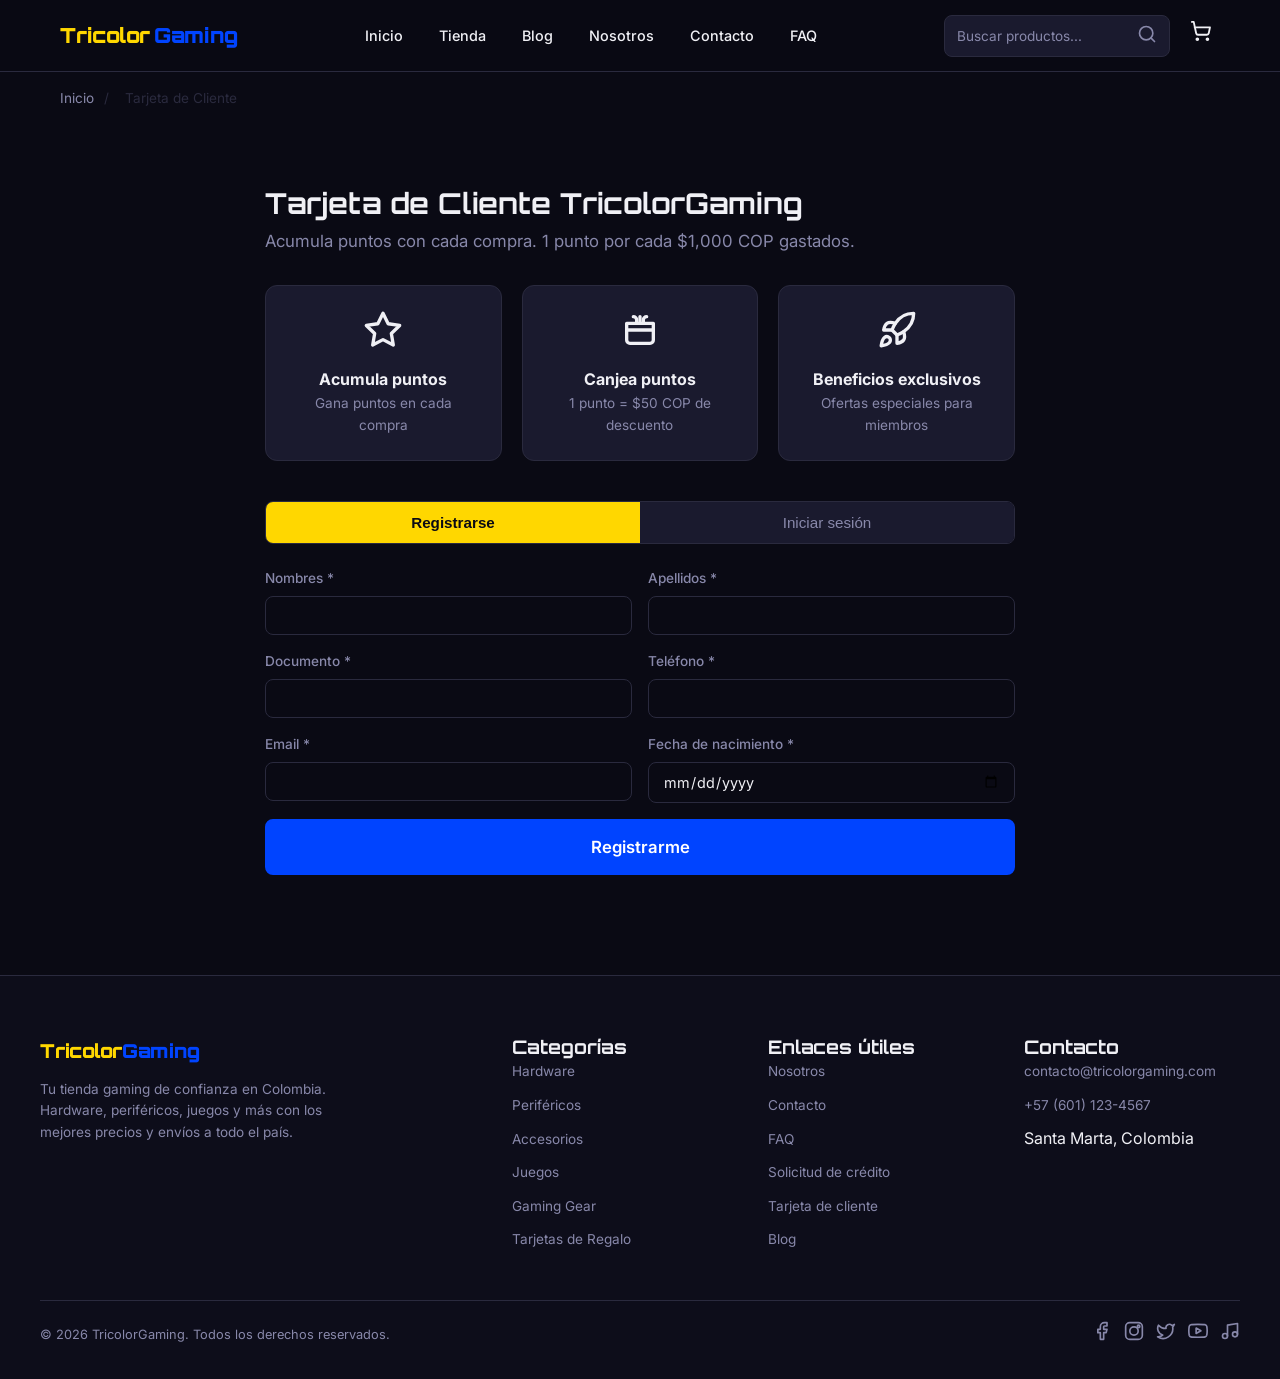
==== commit cc3bf0e2: "v2.1" ====
--- a/tarjeta-cliente.html
+++ b/tarjeta-cliente.html
@@ -81,49 +81,72 @@
         <section class="section">
           <div class="container form-container">
             <h1 class="page-title">Tarjeta de Cliente TricolorGaming</h1>
-            <p class="page-desc">Regístrate y acumula puntos con cada compra. 1 punto por cada $1,000 COP gastados.</p>
+            <p class="page-desc">Acumula puntos con cada compra. 1 punto por cada $1,000 COP gastados.</p>
             <div class="beneficios-tarjeta">
               <div class="beneficio"><span class="beneficio-icon">${ICONS.points}</span><h3>Acumula puntos</h3><p>Gana puntos en cada compra</p></div>
               <div class="beneficio"><span class="beneficio-icon">${ICONS.redeem}</span><h3>Canjea puntos</h3><p>1 punto = $50 COP de descuento</p></div>
               <div class="beneficio"><span class="beneficio-icon">${ICONS.exclusive}</span><h3>Beneficios exclusivos</h3><p>Ofertas especiales para miembros</p></div>
             </div>
-            <form id="tarjeta-form" class="tarjeta-form">
-              <div class="form-row">
+            <div class="tabs-tarjeta">
+              <button class="tab-btn active" onclick="mostrarTab('registro')" id="tab-registro-btn">Registrarse</button>
+              <button class="tab-btn" onclick="mostrarTab('login')" id="tab-login-btn">Iniciar sesión</button>
+            </div>
+            <div id="tab-registro">
+              <form id="tarjeta-form" class="tarjeta-form">
+                <div class="form-row">
+                  <div class="form-group">
+                    <label for="t-nombres">Nombres *</label>
+                    <input type="text" id="t-nombres" required>
+                  </div>
+                  <div class="form-group">
+                    <label for="t-apellidos">Apellidos *</label>
+                    <input type="text" id="t-apellidos" required>
+                  </div>
+                </div>
+                <div class="form-row">
+                  <div class="form-group">
+                    <label for="t-documento">Documento *</label>
+                    <input type="text" id="t-documento" required>
+                  </div>
+                  <div class="form-group">
+                    <label for="t-telefono">Teléfono *</label>
+                    <input type="tel" id="t-telefono" required>
+                  </div>
+                </div>
+                <div class="form-row">
+                  <div class="form-group">
+                    <label for="t-email">Email *</label>
+                    <input type="email" id="t-email" required>
+                  </div>
+                  <div class="form-group">
+                    <label for="t-fecha-nac">Fecha de nacimiento *</label>
+                    <input type="date" id="t-fecha-nac" required>
+                  </div>
+                </div>
+                <button type="button" class="btn btn-primary btn-block btn-lg" onclick="registrar()">Registrarme</button>
+              </form>
+            </div>
+            <div id="tab-login" style="display:none">
+              <form id="login-form" class="tarjeta-form">
+                <p style="margin-bottom:1rem">Ingresa tu número de documento para acceder a tu tarjeta de cliente.</p>
                 <div class="form-group">
-                  <label for="t-nombres">Nombres *</label>
-                  <input type="text" id="t-nombres" required>
-                </div>
-                <div class="form-group">
-                  <label for="t-apellidos">Apellidos *</label>
-                  <input type="text" id="t-apellidos" required>
-                </div>
-              </div>
-              <div class="form-row">
-                <div class="form-group">
-                  <label for="t-documento">Documento *</label>
-                  <input type="text" id="t-documento" required>
-                </div>
-                <div class="form-group">
-                  <label for="t-telefono">Teléfono *</label>
-                  <input type="tel" id="t-telefono" required>
-                </div>
-              </div>
-              <div class="form-row">
-                <div class="form-group">
-                  <label for="t-email">Email *</label>
-                  <input type="email" id="t-email" required>
-                </div>
-                <div class="form-group">
-                  <label for="t-fecha-nac">Fecha de nacimiento *</label>
-                  <input type="date" id="t-fecha-nac" required>
-                </div>
-              </div>
-              <button type="button" class="btn btn-primary btn-block btn-lg" onclick="registrar()">Registrarme</button>
-            </form>
+                  <label for="l-documento">Número de documento *</label>
+                  <input type="text" id="l-documento" required>
+                </div>
+                <button type="button" class="btn btn-primary btn-block btn-lg" onclick="iniciarSesion()">Iniciar sesión</button>
+              </form>
+            </div>
             <div id="tarjeta-resultado"></div>
           </div>
         </section>
       `
+    }
+
+    function mostrarTab(tab) {
+      document.getElementById('tab-registro').style.display = tab === 'registro' ? 'block' : 'none'
+      document.getElementById('tab-login').style.display = tab === 'login' ? 'block' : 'none'
+      document.getElementById('tab-registro-btn').classList.toggle('active', tab === 'registro')
+      document.getElementById('tab-login-btn').classList.toggle('active', tab === 'login')
     }
 
     function registrar() {
@@ -141,20 +164,49 @@
 
       const t = registrarTarjeta({ nombres, apellidos, documento, email, telefono, fechaNacimiento })
 
+      if (!t) {
+        document.getElementById('tarjeta-resultado').innerHTML = `
+          <div class="alert alert-error">
+            <p>Ya existe una tarjeta registrada con el documento <strong>${documento}</strong>. <a href="#" onclick="mostrarTab('login');document.getElementById('l-documento').value='${documento}';return false">Inicia sesión aquí</a>.</p>
+          </div>
+        `
+        return
+      }
+
       document.getElementById('tarjeta-resultado').innerHTML = `
         <div class="credit-aprobado">
           <span class="aprobado-icon">${ICONS.check}</span>
           <h2>¡Registro exitoso!</h2>
           <p>Bienvenido, ${t.nombres}.</p>
           <div class="aprobado-detalles">
-            <p><strong>Puntos de bienvenida:</strong> ${t.puntos} pts</p>
-            <p><strong>Valor inicial:</strong> ${formatoPrecio(t.puntos * 50)}</p>
+            <p><strong>Puntos acumulados:</strong> ${t.puntos} pts</p>
           </div>
           <button class="btn btn-primary" onclick="location.reload()">Ver mi tarjeta</button>
         </div>
       `
       document.getElementById('tarjeta-form').reset()
     }
+
+    function iniciarSesion() {
+      const documento = document.getElementById('l-documento').value.trim()
+      if (!documento) {
+        alert('Ingresa tu número de documento.')
+        return
+      }
+      const t = iniciarSesionTarjeta(documento)
+      if (!t) {
+        document.getElementById('tarjeta-resultado').innerHTML = `
+          <div class="credit-rechazado">
+            <span class="rechazado-icon">${ICONS.close}</span>
+            <h2>No encontrado</h2>
+            <p>No hay ninguna tarjeta registrada con el documento <strong>${documento}</strong>.</p>
+            <p><a href="#" onclick="mostrarTab('registro');return false">Regístrate aquí</a> para obtener tu tarjeta.</p>
+          </div>
+        `
+        return
+      }
+      location.reload()
+    }
   </script>
 </body>
 </html>
--- a/css/style.css
+++ b/css/style.css
@@ -1691,6 +1691,172 @@
   font-size: 0.85rem;
   color: var(--texto-secundario);
 }
+
+.tabs-tarjeta {
+  display: flex;
+  gap: 0;
+  margin-bottom: 24px;
+  border-radius: var(--radius-sm);
+  overflow: hidden;
+  border: 1px solid var(--borde);
+}
+
+.tab-btn {
+  flex: 1;
+  padding: 12px;
+  background: var(--superficie);
+  color: var(--texto-secundario);
+  border: none;
+  cursor: pointer;
+  font-size: 0.95rem;
+  font-weight: 500;
+  transition: var(--transition);
+}
+
+.tab-btn.active {
+  background: var(--dorado);
+  color: var(--fondo);
+  font-weight: 600;
+}
+
+.tab-btn:not(.active):hover {
+  background: var(--superficie-hover);
+  color: var(--texto);
+}
+
+.alert-error {
+  background: var(--superficie);
+  border: 1px solid var(--rojo);
+  border-radius: var(--radius);
+  padding: 24px;
+  margin-top: 20px;
+  text-align: center;
+}
+
+.alert-error a {
+  color: var(--dorado);
+}
+
+.credit-rechazado {
+  text-align: center;
+  background: var(--superficie);
+  border: 1px solid var(--rojo);
+  border-radius: var(--radius);
+  padding: 40px;
+  margin-top: 30px;
+}
+
+.rechazado-icon {
+  display: inline-flex;
+  align-items: center;
+  justify-content: center;
+  width: 56px;
+  height: 56px;
+  background: var(--rojo);
+  color: white;
+  border-radius: 50%;
+  margin-bottom: 16px;
+}
+.rechazado-icon svg {
+  width: 28px;
+  height: 28px;
+}
+
+.credit-rechazado h2 {
+  margin-bottom: 8px;
+}
+
+.credit-rechazado p {
+  color: var(--texto-secundario);
+  margin-bottom: 16px;
+}
+
+.credit-rechazado a {
+  color: var(--dorado);
+}
+
+.modal-overlay {
+  display: none;
+  position: fixed;
+  inset: 0;
+  background: rgba(0,0,0,0.7);
+  z-index: 9999;
+  align-items: center;
+  justify-content: center;
+}
+
+.modal-overlay.open {
+  display: flex;
+}
+
+.modal-content {
+  background: var(--superficie);
+  border: 1px solid var(--borde);
+  border-radius: var(--radius);
+  padding: 40px;
+  max-width: 440px;
+  width: 90%;
+  position: relative;
+  text-align: center;
+}
+
+.modal-close {
+  position: absolute;
+  top: 12px;
+  right: 12px;
+  background: none;
+  border: none;
+  color: var(--texto-secundario);
+  cursor: pointer;
+  padding: 4px;
+}
+
+.modal-close:hover {
+  color: var(--texto);
+}
+
+.modal-content h2 {
+  margin-bottom: 8px;
+}
+
+.modal-content > p {
+  color: var(--texto-secundario);
+  margin-bottom: 20px;
+}
+
+.modal-login-form {
+  display: flex;
+  flex-direction: column;
+  gap: 10px;
+  margin-bottom: 16px;
+}
+
+.modal-login-form .form-input {
+  padding: 10px 14px;
+  border-radius: var(--radius-sm);
+  border: 1px solid var(--borde);
+  background: var(--fondo);
+  color: var(--texto);
+  font-size: 0.95rem;
+}
+
+.modal-login-form .form-input:focus {
+  outline: none;
+  border-color: var(--dorado);
+}
+
+.modal-actions {
+  display: flex;
+  gap: 10px;
+  justify-content: center;
+  flex-wrap: wrap;
+}
+
+.modal-actions .btn {
+  flex: 1;
+  min-width: 120px;
+}
+
 .about-grid {
   display: grid;
   grid-template-columns: 1.5fr 1fr;
